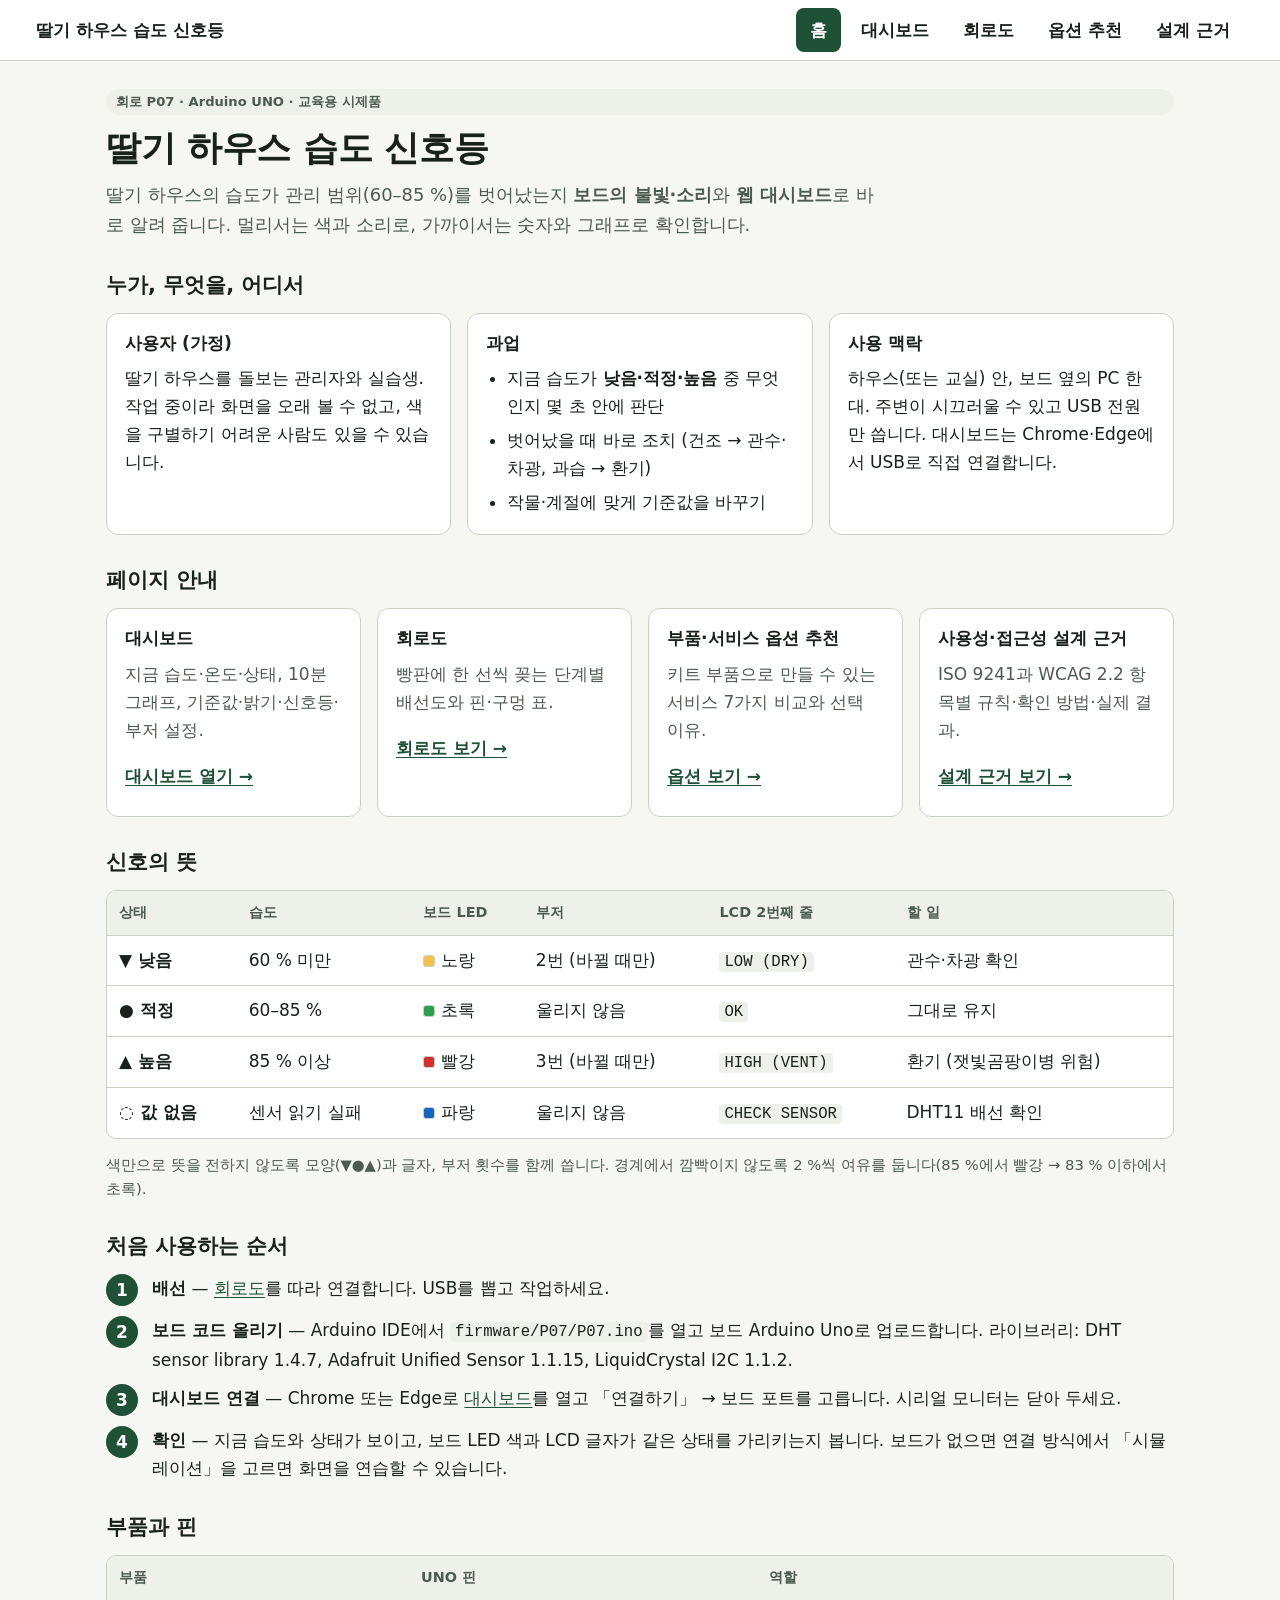
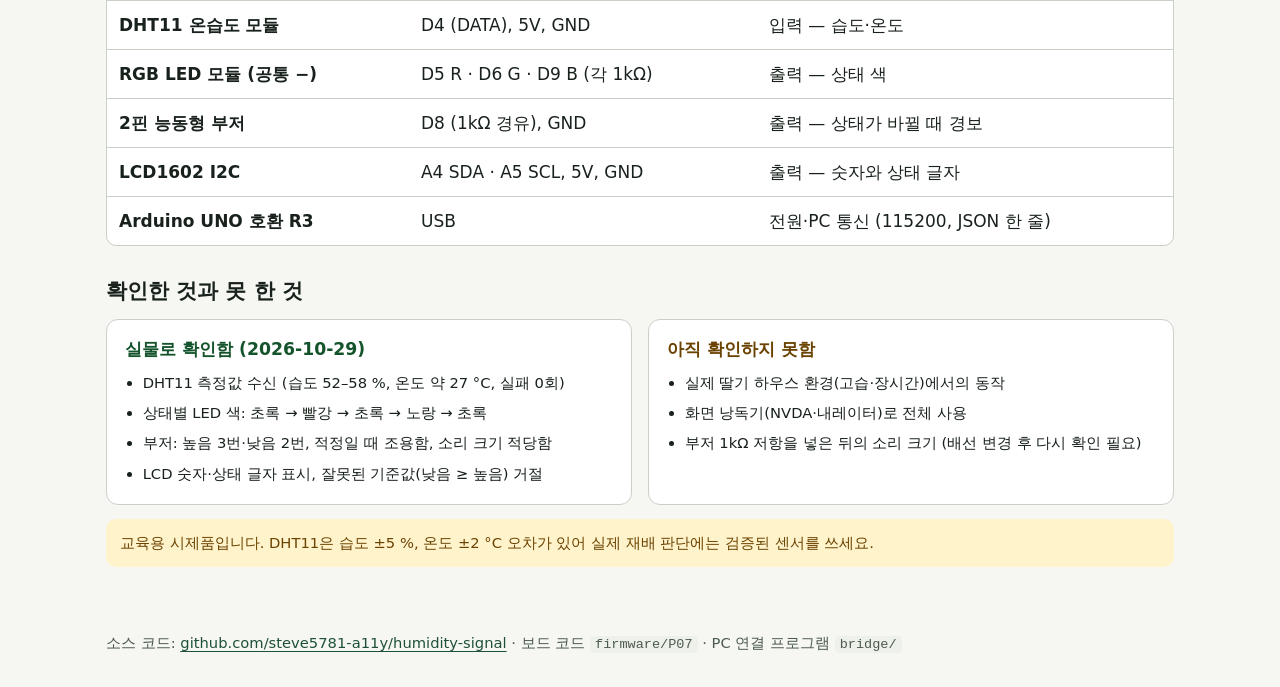
==== index.html @ 8ade4249 "딸기 하우스 습도 신호등 사이트 첫 공개 대시보드, 회로도(부저 + 1kΩ 포함), 부품·서비스 옵션 추천, ISO 9241·WCAG 2.2 설계 근거 페이지와 보드 코드(P07)" ====
<!doctype html>
<html lang="ko">
<head>
<meta charset="utf-8">
<meta name="viewport" content="width=device-width, initial-scale=1">
<title>딸기 하우스 습도 신호등</title>
<meta name="description" content="Arduino UNO와 DHT11로 딸기 하우스 습도를 재서 RGB LED·부저·LCD와 웹 대시보드로 알려 주는 교육용 시제품">
<link rel="stylesheet" href="assets/site.css">
<link rel="stylesheet" href="assets/nav.css">
</head>
<body>
<a class="skip" href="#main">본문으로 건너뛰기</a>
<nav class="site-nav" aria-label="사이트 메뉴"><ul><li class="brand">딸기 하우스 습도 신호등</li><li><a href="index.html" aria-current="page">홈</a></li><li><a href="dashboard.html">대시보드</a></li><li><a href="wiring.html">회로도</a></li><li><a href="options.html">옵션 추천</a></li><li><a href="design.html">설계 근거</a></li></ul></nav>

<main id="main">
  <header style="display:grid;gap:10px">
    <span class="tag">회로 P07 · Arduino UNO · 교육용 시제품</span>
    <h1>딸기 하우스 습도 신호등</h1>
    <p class="lede">딸기 하우스의 습도가 관리 범위(60–85 %)를 벗어났는지 <b>보드의 불빛·소리</b>와 <b>웹 대시보드</b>로 바로 알려 줍니다. 멀리서는 색과 소리로, 가까이서는 숫자와 그래프로 확인합니다.</p>
  </header>

  <section aria-labelledby="who">
    <h2 id="who">누가, 무엇을, 어디서</h2>
    <div class="cards">
      <div class="card">
        <h3>사용자 (가정)</h3>
        <p>딸기 하우스를 돌보는 관리자와 실습생. 작업 중이라 화면을 오래 볼 수 없고, 색을 구별하기 어려운 사람도 있을 수 있습니다.</p>
      </div>
      <div class="card">
        <h3>과업</h3>
        <ul class="plain">
          <li>지금 습도가 <b>낮음·적정·높음</b> 중 무엇인지 몇 초 안에 판단</li>
          <li>벗어났을 때 바로 조치 (건조 → 관수·차광, 과습 → 환기)</li>
          <li>작물·계절에 맞게 기준값을 바꾸기</li>
        </ul>
      </div>
      <div class="card">
        <h3>사용 맥락</h3>
        <p>하우스(또는 교실) 안, 보드 옆의 PC 한 대. 주변이 시끄러울 수 있고 USB 전원만 씁니다. 대시보드는 Chrome·Edge에서 USB로 직접 연결합니다.</p>
      </div>
    </div>
  </section>

  <section aria-labelledby="pages">
    <h2 id="pages">페이지 안내</h2>
    <div class="cards">
      <div class="card">
        <h3>대시보드</h3>
        <p class="muted">지금 습도·온도·상태, 10분 그래프, 기준값·밝기·신호등·부저 설정.</p>
        <a class="go" href="dashboard.html">대시보드 열기 →</a>
      </div>
      <div class="card">
        <h3>회로도</h3>
        <p class="muted">빵판에 한 선씩 꽂는 단계별 배선도와 핀·구멍 표.</p>
        <a class="go" href="wiring.html">회로도 보기 →</a>
      </div>
      <div class="card">
        <h3>부품·서비스 옵션 추천</h3>
        <p class="muted">키트 부품으로 만들 수 있는 서비스 7가지 비교와 선택 이유.</p>
        <a class="go" href="options.html">옵션 보기 →</a>
      </div>
      <div class="card">
        <h3>사용성·접근성 설계 근거</h3>
        <p class="muted">ISO 9241과 WCAG 2.2 항목별 규칙·확인 방법·실제 결과.</p>
        <a class="go" href="design.html">설계 근거 보기 →</a>
      </div>
    </div>
  </section>

  <section aria-labelledby="signal">
    <h2 id="signal">신호의 뜻</h2>
    <div class="tablebox" tabindex="0" role="region" aria-labelledby="signal">
      <table>
        <thead><tr><th scope="col">상태</th><th scope="col">습도</th><th scope="col">보드 LED</th><th scope="col">부저</th><th scope="col">LCD 2번째 줄</th><th scope="col">할 일</th></tr></thead>
        <tbody>
          <tr><th scope="row">▼ 낮음</th><td>60 % 미만</td><td><span class="swatch" style="background:#f2c14e"></span>노랑</td><td>2번 (바뀔 때만)</td><td><code>LOW  (DRY)</code></td><td>관수·차광 확인</td></tr>
          <tr><th scope="row">● 적정</th><td>60–85 %</td><td><span class="swatch" style="background:#2e9e4f"></span>초록</td><td>울리지 않음</td><td><code>OK</code></td><td>그대로 유지</td></tr>
          <tr><th scope="row">▲ 높음</th><td>85 % 이상</td><td><span class="swatch" style="background:#d32f2f"></span>빨강</td><td>3번 (바뀔 때만)</td><td><code>HIGH (VENT)</code></td><td>환기 (잿빛곰팡이병 위험)</td></tr>
          <tr><th scope="row">◌ 값 없음</th><td>센서 읽기 실패</td><td><span class="swatch" style="background:#1565c0"></span>파랑</td><td>울리지 않음</td><td><code>CHECK SENSOR</code></td><td>DHT11 배선 확인</td></tr>
        </tbody>
      </table>
    </div>
    <p class="small muted">색만으로 뜻을 전하지 않도록 모양(▼●▲)과 글자, 부저 횟수를 함께 씁니다. 경계에서 깜빡이지 않도록 2 %씩 여유를 둡니다(85 %에서 빨강 → 83 % 이하에서 초록).</p>
  </section>

  <section aria-labelledby="start">
    <h2 id="start">처음 사용하는 순서</h2>
    <ol class="steps">
      <li><div><b>배선</b> — <a href="wiring.html">회로도</a>를 따라 연결합니다. USB를 뽑고 작업하세요.</div></li>
      <li><div><b>보드 코드 올리기</b> — Arduino IDE에서 <code>firmware/P07/P07.ino</code>를 열고 보드 Arduino Uno로 업로드합니다. 라이브러리: DHT sensor library 1.4.7, Adafruit Unified Sensor 1.1.15, LiquidCrystal I2C 1.1.2.</div></li>
      <li><div><b>대시보드 연결</b> — Chrome 또는 Edge로 <a href="dashboard.html">대시보드</a>를 열고 「연결하기」 → 보드 포트를 고릅니다. 시리얼 모니터는 닫아 두세요.</div></li>
      <li><div><b>확인</b> — 지금 습도와 상태가 보이고, 보드 LED 색과 LCD 글자가 같은 상태를 가리키는지 봅니다. 보드가 없으면 연결 방식에서 「시뮬레이션」을 고르면 화면을 연습할 수 있습니다.</div></li>
    </ol>
  </section>

  <section aria-labelledby="parts">
    <h2 id="parts">부품과 핀</h2>
    <div class="tablebox" tabindex="0" role="region" aria-labelledby="parts">
      <table>
        <thead><tr><th scope="col">부품</th><th scope="col">UNO 핀</th><th scope="col">역할</th></tr></thead>
        <tbody>
          <tr><th scope="row">DHT11 온습도 모듈</th><td>D4 (DATA), 5V, GND</td><td>입력 — 습도·온도</td></tr>
          <tr><th scope="row">RGB LED 모듈 (공통 −)</th><td>D5 R · D6 G · D9 B (각 1kΩ)</td><td>출력 — 상태 색</td></tr>
          <tr><th scope="row">2핀 능동형 부저</th><td>D8 (1kΩ 경유), GND</td><td>출력 — 상태가 바뀔 때 경보</td></tr>
          <tr><th scope="row">LCD1602 I2C</th><td>A4 SDA · A5 SCL, 5V, GND</td><td>출력 — 숫자와 상태 글자</td></tr>
          <tr><th scope="row">Arduino UNO 호환 R3</th><td>USB</td><td>전원·PC 통신 (115200, JSON 한 줄)</td></tr>
        </tbody>
      </table>
    </div>
  </section>

  <section aria-labelledby="scope">
    <h2 id="scope">확인한 것과 못 한 것</h2>
    <div class="cards">
      <div class="card">
        <h3 class="res-ok">실물로 확인함 (2026-10-29)</h3>
        <ul class="plain small">
          <li>DHT11 측정값 수신 (습도 52–58 %, 온도 약 27 °C, 실패 0회)</li>
          <li>상태별 LED 색: 초록 → 빨강 → 초록 → 노랑 → 초록</li>
          <li>부저: 높음 3번·낮음 2번, 적정일 때 조용함, 소리 크기 적당함</li>
          <li>LCD 숫자·상태 글자 표시, 잘못된 기준값(낮음 ≥ 높음) 거절</li>
        </ul>
      </div>
      <div class="card">
        <h3 class="res-no">아직 확인하지 못함</h3>
        <ul class="plain small">
          <li>실제 딸기 하우스 환경(고습·장시간)에서의 동작</li>
          <li>화면 낭독기(NVDA·내레이터)로 전체 사용</li>
          <li>부저 1kΩ 저항을 넣은 뒤의 소리 크기 (배선 변경 후 다시 확인 필요)</li>
        </ul>
      </div>
    </div>
    <p class="note warn small">교육용 시제품입니다. DHT11은 습도 ±5 %, 온도 ±2 °C 오차가 있어 실제 재배 판단에는 검증된 센서를 쓰세요.</p>
  </section>
</main>
<footer>
  <p>소스 코드: <a href="https://github.com/steve5781-a11y/humidity-signal">github.com/steve5781-a11y/humidity-signal</a> · 보드 코드 <code>firmware/P07</code> · PC 연결 프로그램 <code>bridge/</code></p>
</footer>
</body>
</html>
---- assets/site.css ----
/* 홈·옵션 추천·설계 근거 페이지 공통 스타일. 색 토큰은 대시보드(dashboard.html)와 같습니다. */
:root{
  --bg:#f6f7f3; --surface:#ffffff; --soft:#eef1ea; --line:#c9d0c5; --fg:#18211b; --muted:#4c5a50;
  --brand:#1f5136; --brand-fg:#ffffff; --focus:#0b57d0;
  --low:#a86b00;  --low-bg:#fff3cc;  --low-fg:#6b4300;
  --ok:#1f7a3d;   --ok-bg:#e1f2e6;   --ok-fg:#14532b;
  --high:#c62828; --high-bg:#fde4e2; --high-fg:#8a1414;
  --info-bg:#e2ecfb; --info-fg:#123e80;
  --font:"Pretendard","Malgun Gothic","Apple SD Gothic Neo","Noto Sans KR",system-ui,sans-serif;
  --mono:ui-monospace,"Cascadia Mono",Consolas,monospace;
  color-scheme:light;
}
@media (prefers-color-scheme: dark){:root:not([data-theme="light"]){
  --bg:#121614; --surface:#1b211d; --soft:#232b25; --line:#3a463e; --fg:#e9efea; --muted:#aab8ae;
  --brand:#8fd0a8; --brand-fg:#0d1a12; --focus:#8ab4ff;
  --low:#f2c14e; --low-bg:#3d3010; --low-fg:#ffe7a6;
  --ok:#6fd48f;  --ok-bg:#183524; --ok-fg:#c4f0d2;
  --high:#ff8a80;--high-bg:#4a1f1d;--high-fg:#ffd2cd;
  --info-bg:#1b2d4a; --info-fg:#c9dcff; color-scheme:dark}}
:root[data-theme="dark"]{
  --bg:#121614; --surface:#1b211d; --soft:#232b25; --line:#3a463e; --fg:#e9efea; --muted:#aab8ae;
  --brand:#8fd0a8; --brand-fg:#0d1a12; --focus:#8ab4ff;
  --low:#f2c14e; --low-bg:#3d3010; --low-fg:#ffe7a6;
  --ok:#6fd48f;  --ok-bg:#183524; --ok-fg:#c4f0d2;
  --high:#ff8a80;--high-bg:#4a1f1d;--high-fg:#ffd2cd;
  --info-bg:#1b2d4a; --info-fg:#c9dcff; color-scheme:dark}
*{box-sizing:border-box}
html{font-size:100%}
body{margin:0;background:var(--bg);color:var(--fg);font-family:var(--font);font-size:1.0625rem;line-height:1.65}
a{color:var(--brand);text-underline-offset:3px}
:focus-visible{outline:3px solid var(--focus);outline-offset:2px}
.skip{position:absolute;left:-9999px;top:8px;background:var(--surface);color:var(--fg);padding:8px 12px;border-radius:6px;z-index:10}
.skip:focus{left:12px}
main{max-width:1100px;margin:0 auto;padding:28px 16px 64px;display:grid;gap:32px}
h1,h2,h3{line-height:1.3;margin:0}
h1{font-size:clamp(1.6rem,3vw,2.2rem);font-weight:800;letter-spacing:-.01em}
h2{font-size:1.3rem;font-weight:800}
h3{font-size:1.08rem;font-weight:800}
p{margin:0}
.lede{font-size:1.12rem;color:var(--muted);max-width:68ch}
.muted{color:var(--muted)}
.small{font-size:.92rem}
code{font-family:var(--mono);font-size:.92em;background:var(--soft);padding:1px 5px;border-radius:4px}
section{display:grid;gap:14px}
.card{background:var(--surface);border:1px solid var(--line);border-radius:12px;padding:18px;display:grid;gap:10px;align-content:start;min-width:0}
.cards{display:grid;grid-template-columns:repeat(auto-fit,minmax(240px,1fr));gap:16px}
.card a.go{display:inline-flex;align-items:center;min-height:44px;font-weight:700}
.tag{display:inline-block;font-size:.82rem;font-weight:700;border-radius:999px;padding:2px 10px;background:var(--soft);color:var(--muted)}
.tag.pick{background:var(--ok-bg);color:var(--ok-fg)}
.tag.warn{background:var(--low-bg);color:var(--low-fg)}
.note{border-radius:10px;padding:12px 14px;background:var(--info-bg);color:var(--info-fg)}
.note.warn{background:var(--low-bg);color:var(--low-fg)}
ul.plain,ol.plain{margin:0;padding-left:1.2em;display:grid;gap:6px}
.tablebox{overflow-x:auto;border:1px solid var(--line);border-radius:10px;background:var(--surface)}
.tablebox:focus-visible{outline:3px solid var(--focus)}
table{border-collapse:collapse;width:100%;min-width:640px}
caption{text-align:left;font-weight:800;padding:12px 14px 4px}
th,td{border-bottom:1px solid var(--line);padding:10px 12px;text-align:left;vertical-align:top}
thead th{font-size:.9rem;color:var(--muted);background:var(--soft)}
tbody tr:last-child th,tbody tr:last-child td{border-bottom:0}
.res-ok{color:var(--ok-fg);font-weight:700}
.res-no{color:var(--low-fg);font-weight:700}
.steps{counter-reset:s;list-style:none;padding:0;margin:0;display:grid;gap:10px}
.steps li{counter-increment:s;display:grid;grid-template-columns:36px 1fr;gap:10px;align-items:start}
.steps li::before{content:counter(s);display:inline-flex;align-items:center;justify-content:center;width:32px;height:32px;border-radius:50%;background:var(--brand);color:var(--brand-fg);font-weight:800}
.swatch{display:inline-block;width:12px;height:12px;border-radius:3px;vertical-align:-1px;margin-right:6px;border:1px solid var(--line)}
footer{max-width:1100px;margin:0 auto;padding:0 16px 40px;color:var(--muted);font-size:.92rem}
---- assets/nav.css ----
/* 모든 페이지 공통 메뉴 — 같은 위치·같은 순서 (ISO 9241-110 기대 부합성, WCAG 3.2.3 일관된 내비게이션)
   색은 각 페이지의 토큰(--surface, --fg, --soft, --brand, --brand-fg, --line)을 그대로 씁니다. */
.site-nav{border-bottom:1px solid var(--line);background:var(--surface)}
.site-nav ul{max-width:1240px;margin:0 auto;padding:8px 16px;list-style:none;display:flex;flex-wrap:wrap;gap:6px;align-items:center}
.site-nav .brand{font-weight:800;margin-right:auto;padding:0 8px 0 0;color:var(--fg)}
.site-nav a{display:inline-flex;align-items:center;min-height:44px;padding:0 14px;border-radius:8px;color:var(--fg);text-decoration:none;font-weight:700}
.site-nav a:hover{background:var(--soft)}
.site-nav a[aria-current="page"]{background:var(--brand);color:var(--brand-fg)}
.site-nav a:focus-visible{outline:3px solid var(--focus);outline-offset:2px}
@media (max-width:560px){.site-nav .brand{width:100%}}
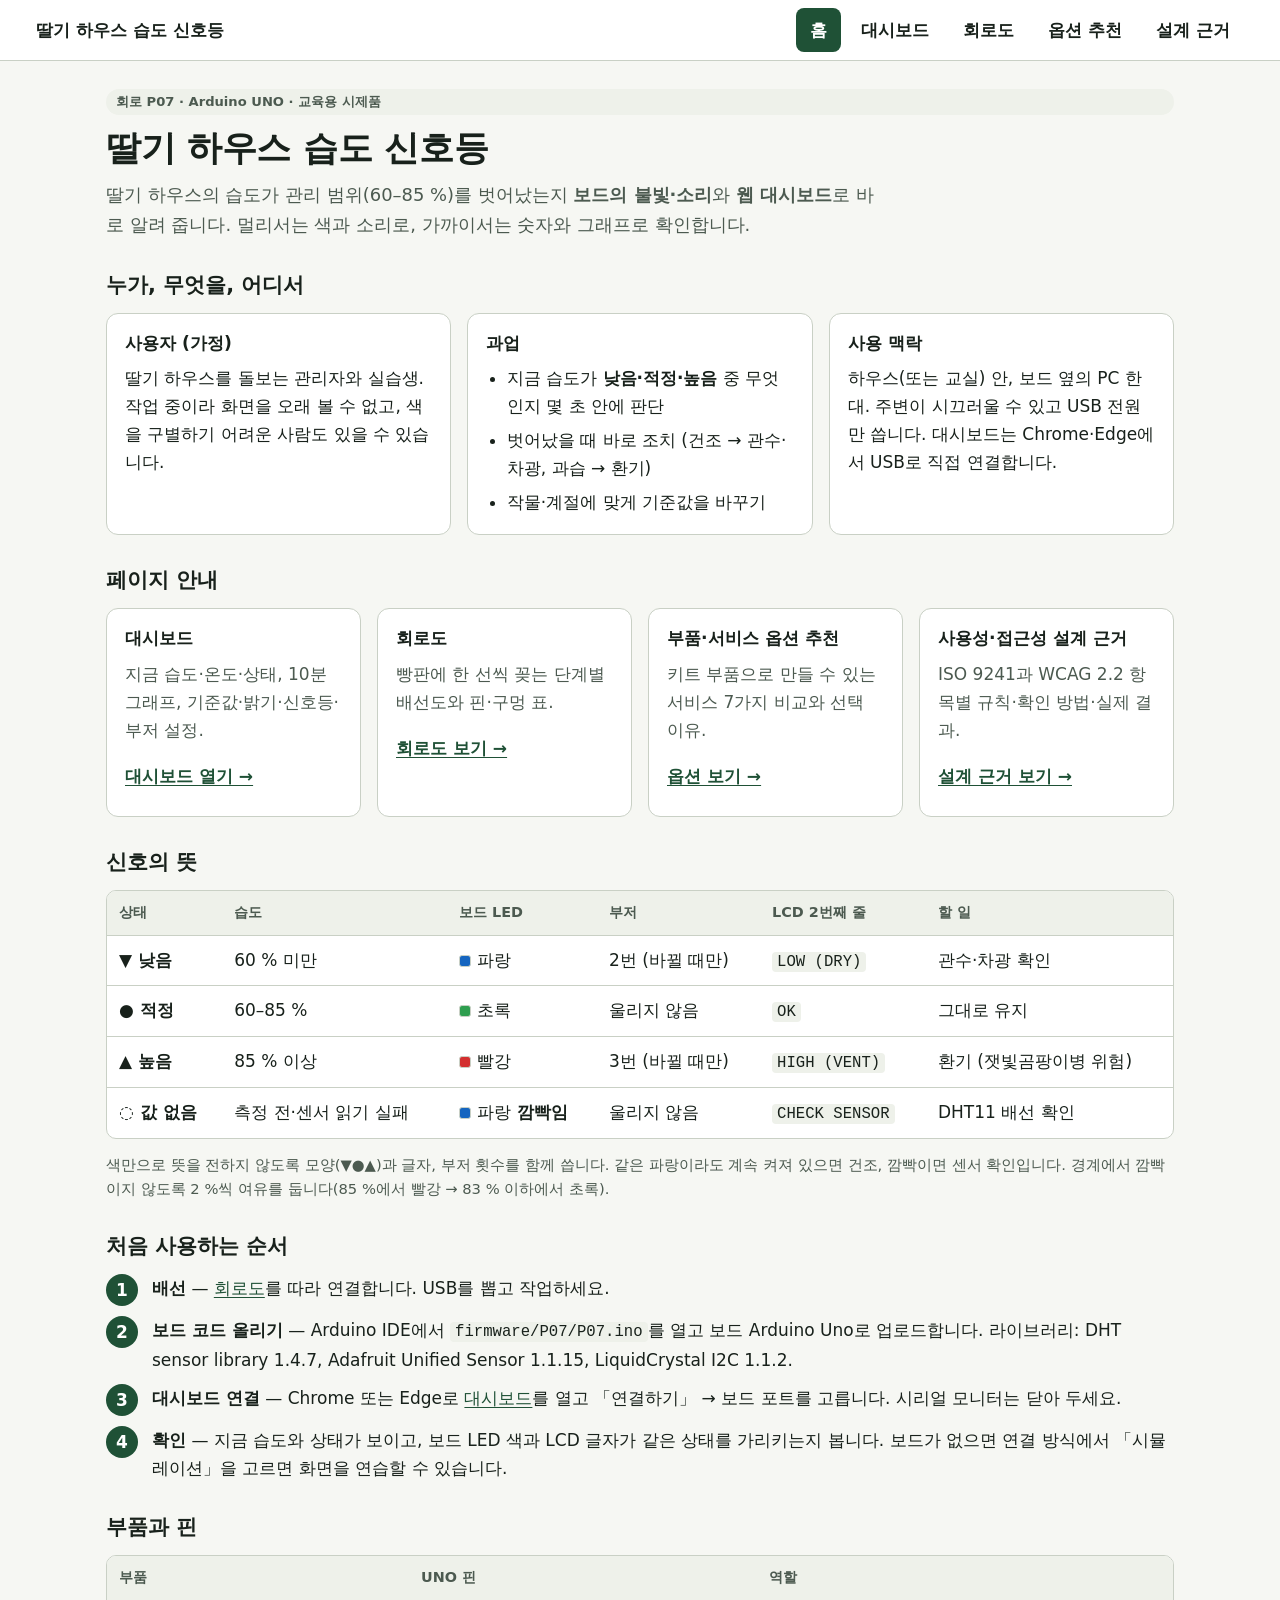
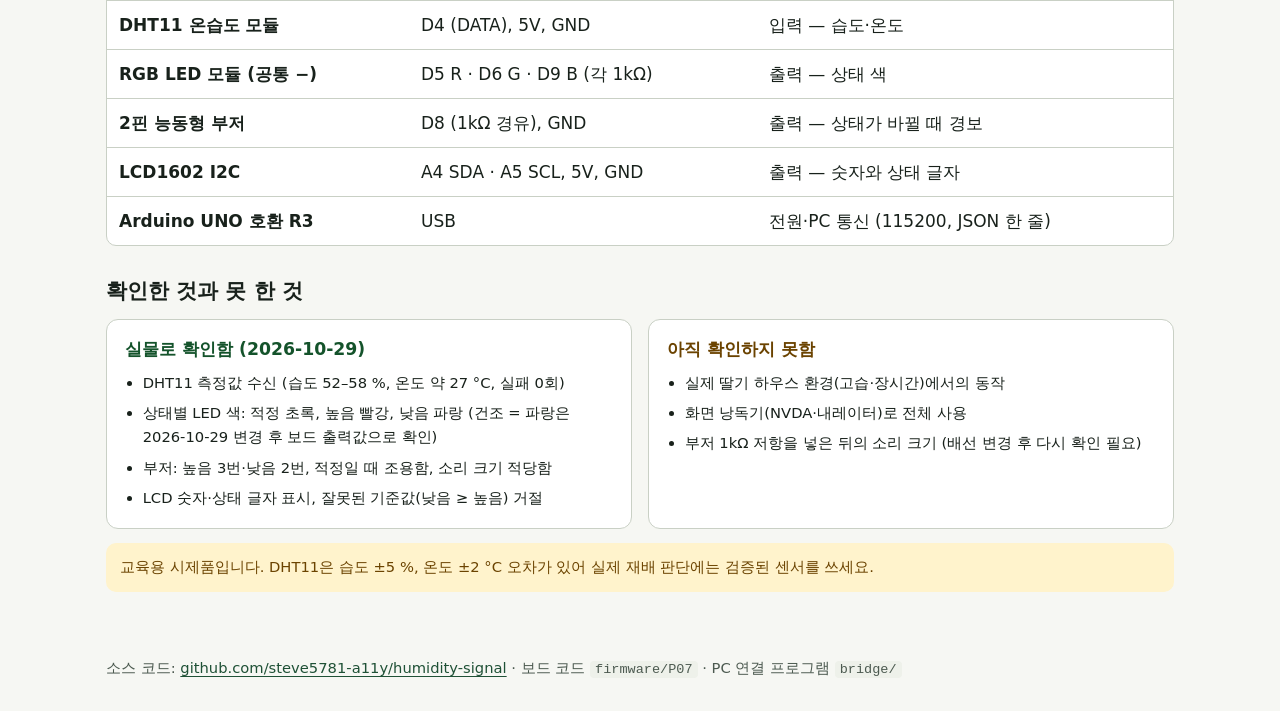
==== commit 185273de: "건조 = 파랑, 센서 확인 = 파랑 깜빡임으로 변경 노랑(빨강+초록)이 RGB 모듈에서 두 점으로 따로 보여 섞은 색을 없앴습니다. 보드 코드, 대시보드, 회로도, 홈, READM" ====
--- a/index.html
+++ b/index.html
@@ -73,14 +73,14 @@
       <table>
         <thead><tr><th scope="col">상태</th><th scope="col">습도</th><th scope="col">보드 LED</th><th scope="col">부저</th><th scope="col">LCD 2번째 줄</th><th scope="col">할 일</th></tr></thead>
         <tbody>
-          <tr><th scope="row">▼ 낮음</th><td>60 % 미만</td><td><span class="swatch" style="background:#f2c14e"></span>노랑</td><td>2번 (바뀔 때만)</td><td><code>LOW  (DRY)</code></td><td>관수·차광 확인</td></tr>
+          <tr><th scope="row">▼ 낮음</th><td>60 % 미만</td><td><span class="swatch" style="background:#1565c0"></span>파랑</td><td>2번 (바뀔 때만)</td><td><code>LOW  (DRY)</code></td><td>관수·차광 확인</td></tr>
           <tr><th scope="row">● 적정</th><td>60–85 %</td><td><span class="swatch" style="background:#2e9e4f"></span>초록</td><td>울리지 않음</td><td><code>OK</code></td><td>그대로 유지</td></tr>
           <tr><th scope="row">▲ 높음</th><td>85 % 이상</td><td><span class="swatch" style="background:#d32f2f"></span>빨강</td><td>3번 (바뀔 때만)</td><td><code>HIGH (VENT)</code></td><td>환기 (잿빛곰팡이병 위험)</td></tr>
-          <tr><th scope="row">◌ 값 없음</th><td>센서 읽기 실패</td><td><span class="swatch" style="background:#1565c0"></span>파랑</td><td>울리지 않음</td><td><code>CHECK SENSOR</code></td><td>DHT11 배선 확인</td></tr>
+          <tr><th scope="row">◌ 값 없음</th><td>측정 전·센서 읽기 실패</td><td><span class="swatch" style="background:#1565c0"></span>파랑 <b>깜빡임</b></td><td>울리지 않음</td><td><code>CHECK SENSOR</code></td><td>DHT11 배선 확인</td></tr>
         </tbody>
       </table>
     </div>
-    <p class="small muted">색만으로 뜻을 전하지 않도록 모양(▼●▲)과 글자, 부저 횟수를 함께 씁니다. 경계에서 깜빡이지 않도록 2 %씩 여유를 둡니다(85 %에서 빨강 → 83 % 이하에서 초록).</p>
+    <p class="small muted">색만으로 뜻을 전하지 않도록 모양(▼●▲)과 글자, 부저 횟수를 함께 씁니다. 같은 파랑이라도 계속 켜져 있으면 건조, 깜빡이면 센서 확인입니다. 경계에서 깜빡이지 않도록 2 %씩 여유를 둡니다(85 %에서 빨강 → 83 % 이하에서 초록).</p>
   </section>
 
   <section aria-labelledby="start">
@@ -116,7 +116,7 @@
         <h3 class="res-ok">실물로 확인함 (2026-10-29)</h3>
         <ul class="plain small">
           <li>DHT11 측정값 수신 (습도 52–58 %, 온도 약 27 °C, 실패 0회)</li>
-          <li>상태별 LED 색: 초록 → 빨강 → 초록 → 노랑 → 초록</li>
+          <li>상태별 LED 색: 적정 초록, 높음 빨강, 낮음 파랑 (건조 = 파랑은 2026-10-29 변경 후 보드 출력값으로 확인)</li>
           <li>부저: 높음 3번·낮음 2번, 적정일 때 조용함, 소리 크기 적당함</li>
           <li>LCD 숫자·상태 글자 표시, 잘못된 기준값(낮음 ≥ 높음) 거절</li>
         </ul>
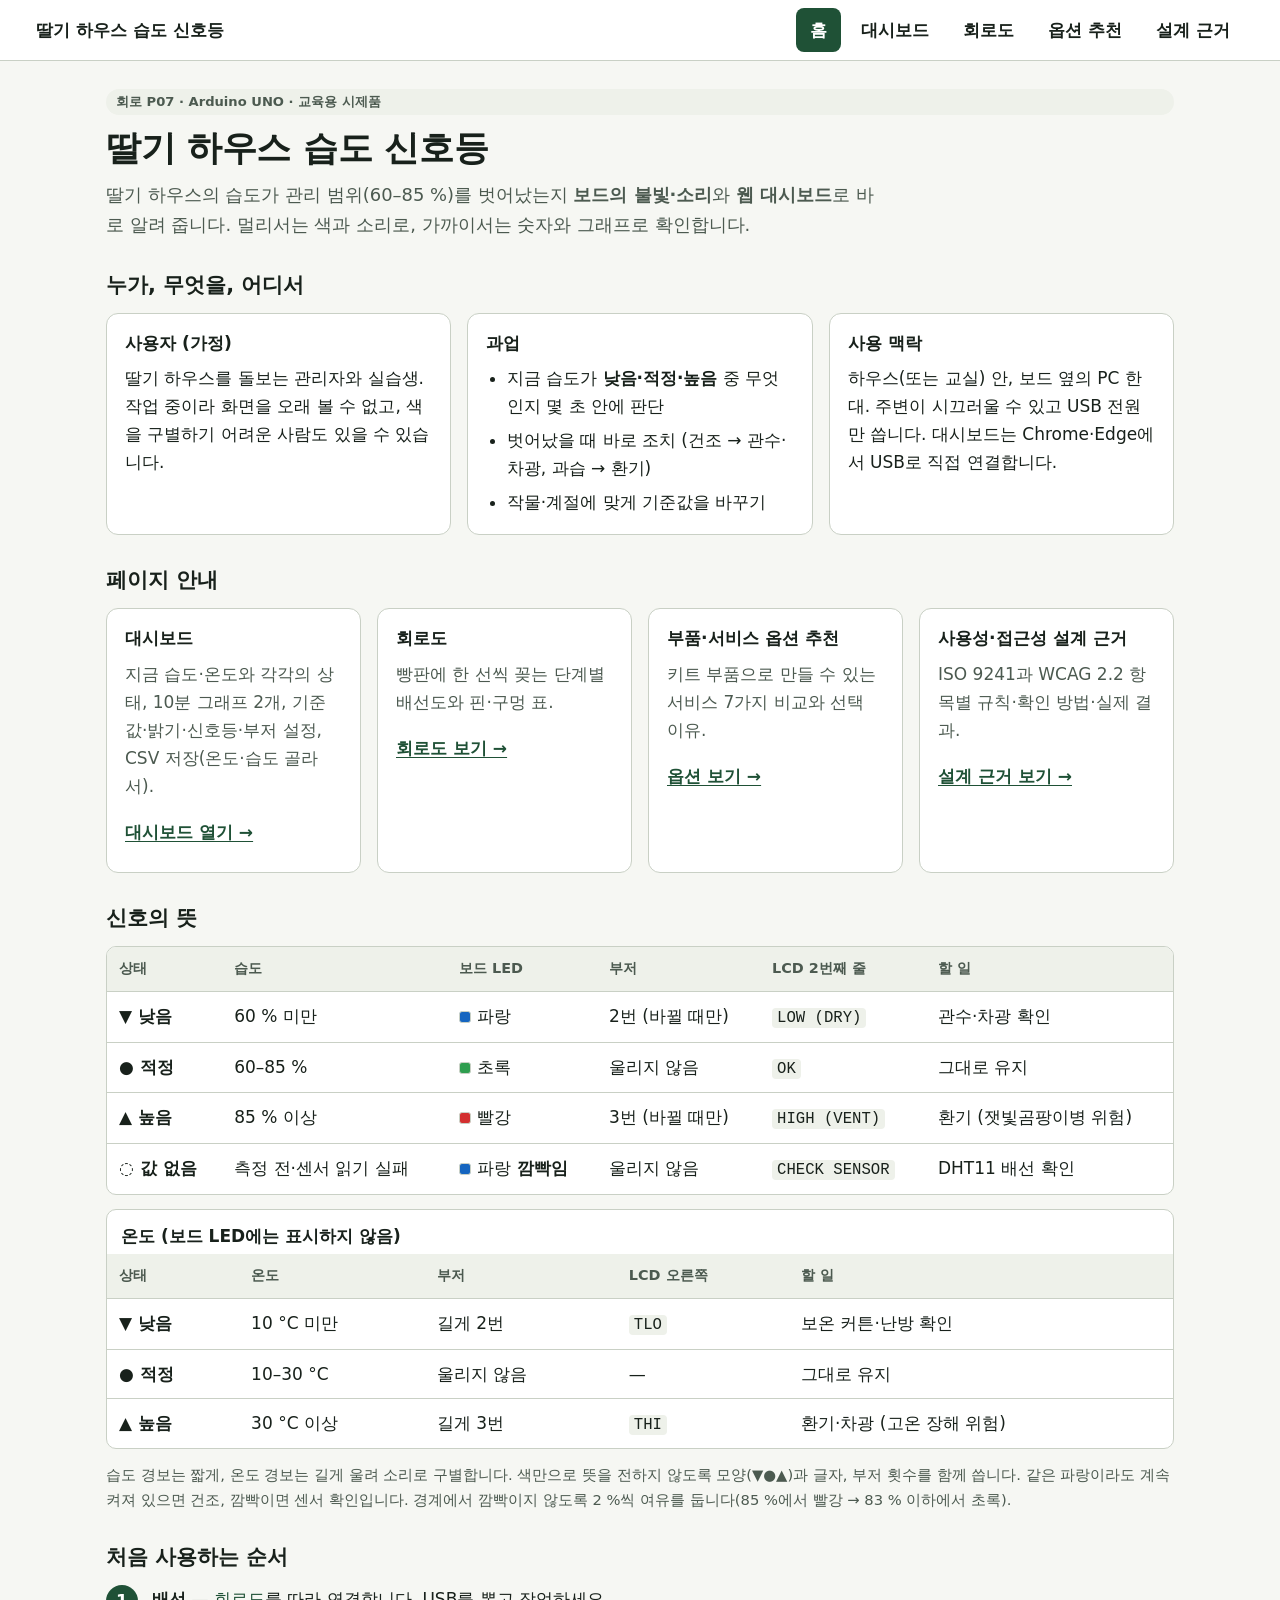
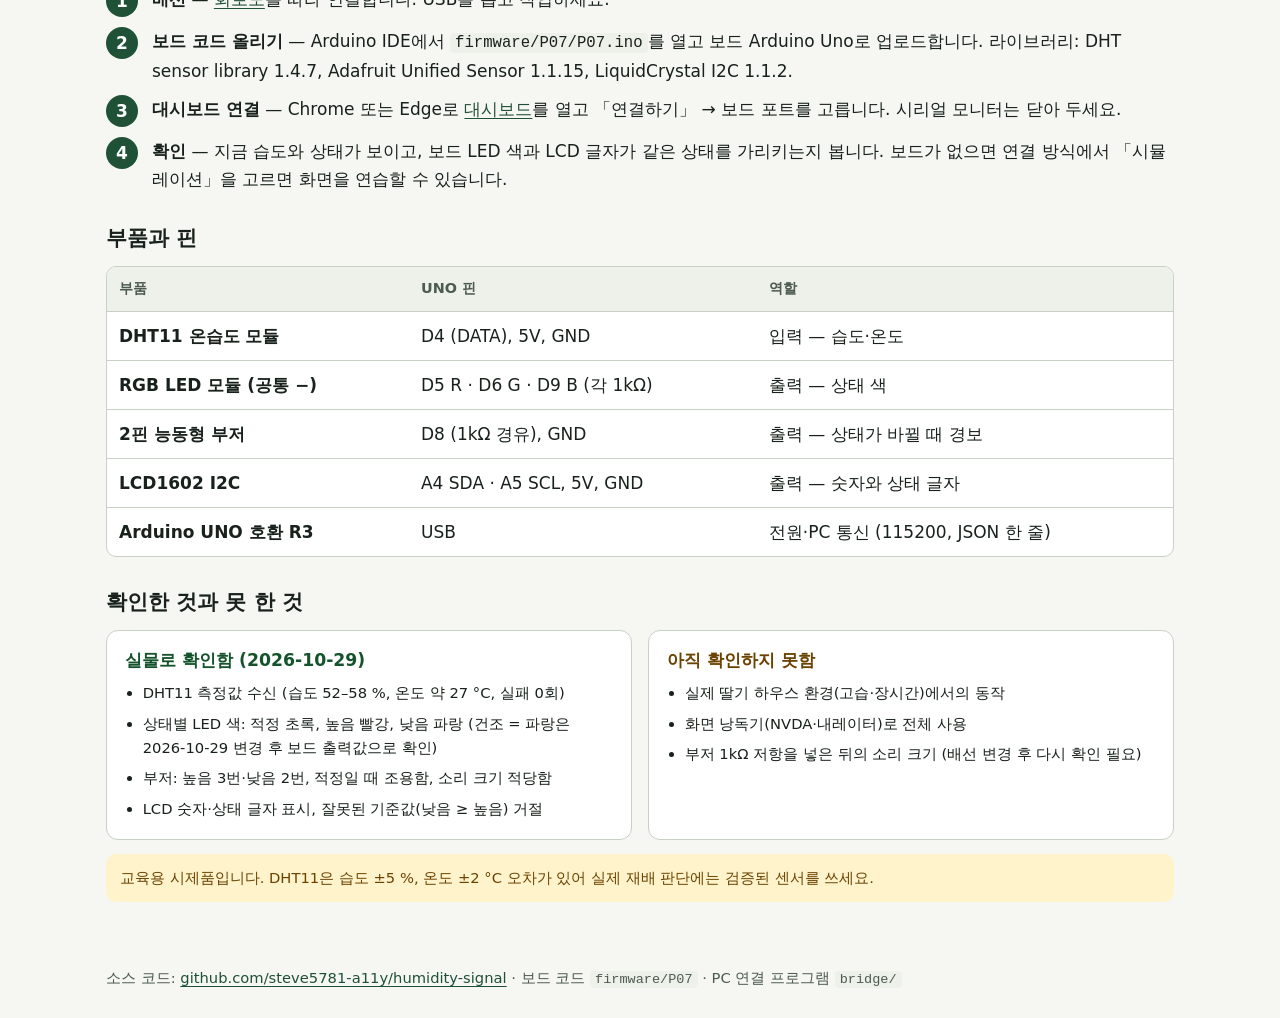
==== commit e6f145dd: "온도 카드·온도 기준·온도 그래프, CSV 값 선택 추가 대시보드에 습도와 같은 모양의 온도 카드(큰 숫자·상태·기준 막대)와 10분 온도 그래프, 온도 기준 폼을 넣었습니다. 보" ====
--- a/index.html
+++ b/index.html
@@ -46,7 +46,7 @@
     <div class="cards">
       <div class="card">
         <h3>대시보드</h3>
-        <p class="muted">지금 습도·온도·상태, 10분 그래프, 기준값·밝기·신호등·부저 설정.</p>
+        <p class="muted">지금 습도·온도와 각각의 상태, 10분 그래프 2개, 기준값·밝기·신호등·부저 설정, CSV 저장(온도·습도 골라서).</p>
         <a class="go" href="dashboard.html">대시보드 열기 →</a>
       </div>
       <div class="card">
@@ -80,7 +80,18 @@
         </tbody>
       </table>
     </div>
-    <p class="small muted">색만으로 뜻을 전하지 않도록 모양(▼●▲)과 글자, 부저 횟수를 함께 씁니다. 같은 파랑이라도 계속 켜져 있으면 건조, 깜빡이면 센서 확인입니다. 경계에서 깜빡이지 않도록 2 %씩 여유를 둡니다(85 %에서 빨강 → 83 % 이하에서 초록).</p>
+    <div class="tablebox" tabindex="0" role="region" aria-label="온도 신호의 뜻">
+      <table>
+        <caption>온도 (보드 LED에는 표시하지 않음)</caption>
+        <thead><tr><th scope="col">상태</th><th scope="col">온도</th><th scope="col">부저</th><th scope="col">LCD 오른쪽</th><th scope="col">할 일</th></tr></thead>
+        <tbody>
+          <tr><th scope="row">▼ 낮음</th><td>10 °C 미만</td><td>길게 2번</td><td><code>TLO</code></td><td>보온 커튼·난방 확인</td></tr>
+          <tr><th scope="row">● 적정</th><td>10–30 °C</td><td>울리지 않음</td><td>—</td><td>그대로 유지</td></tr>
+          <tr><th scope="row">▲ 높음</th><td>30 °C 이상</td><td>길게 3번</td><td><code>THI</code></td><td>환기·차광 (고온 장해 위험)</td></tr>
+        </tbody>
+      </table>
+    </div>
+    <p class="small muted">습도 경보는 짧게, 온도 경보는 길게 울려 소리로 구별합니다. 색만으로 뜻을 전하지 않도록 모양(▼●▲)과 글자, 부저 횟수를 함께 씁니다. 같은 파랑이라도 계속 켜져 있으면 건조, 깜빡이면 센서 확인입니다. 경계에서 깜빡이지 않도록 2 %씩 여유를 둡니다(85 %에서 빨강 → 83 % 이하에서 초록).</p>
   </section>
 
   <section aria-labelledby="start">
